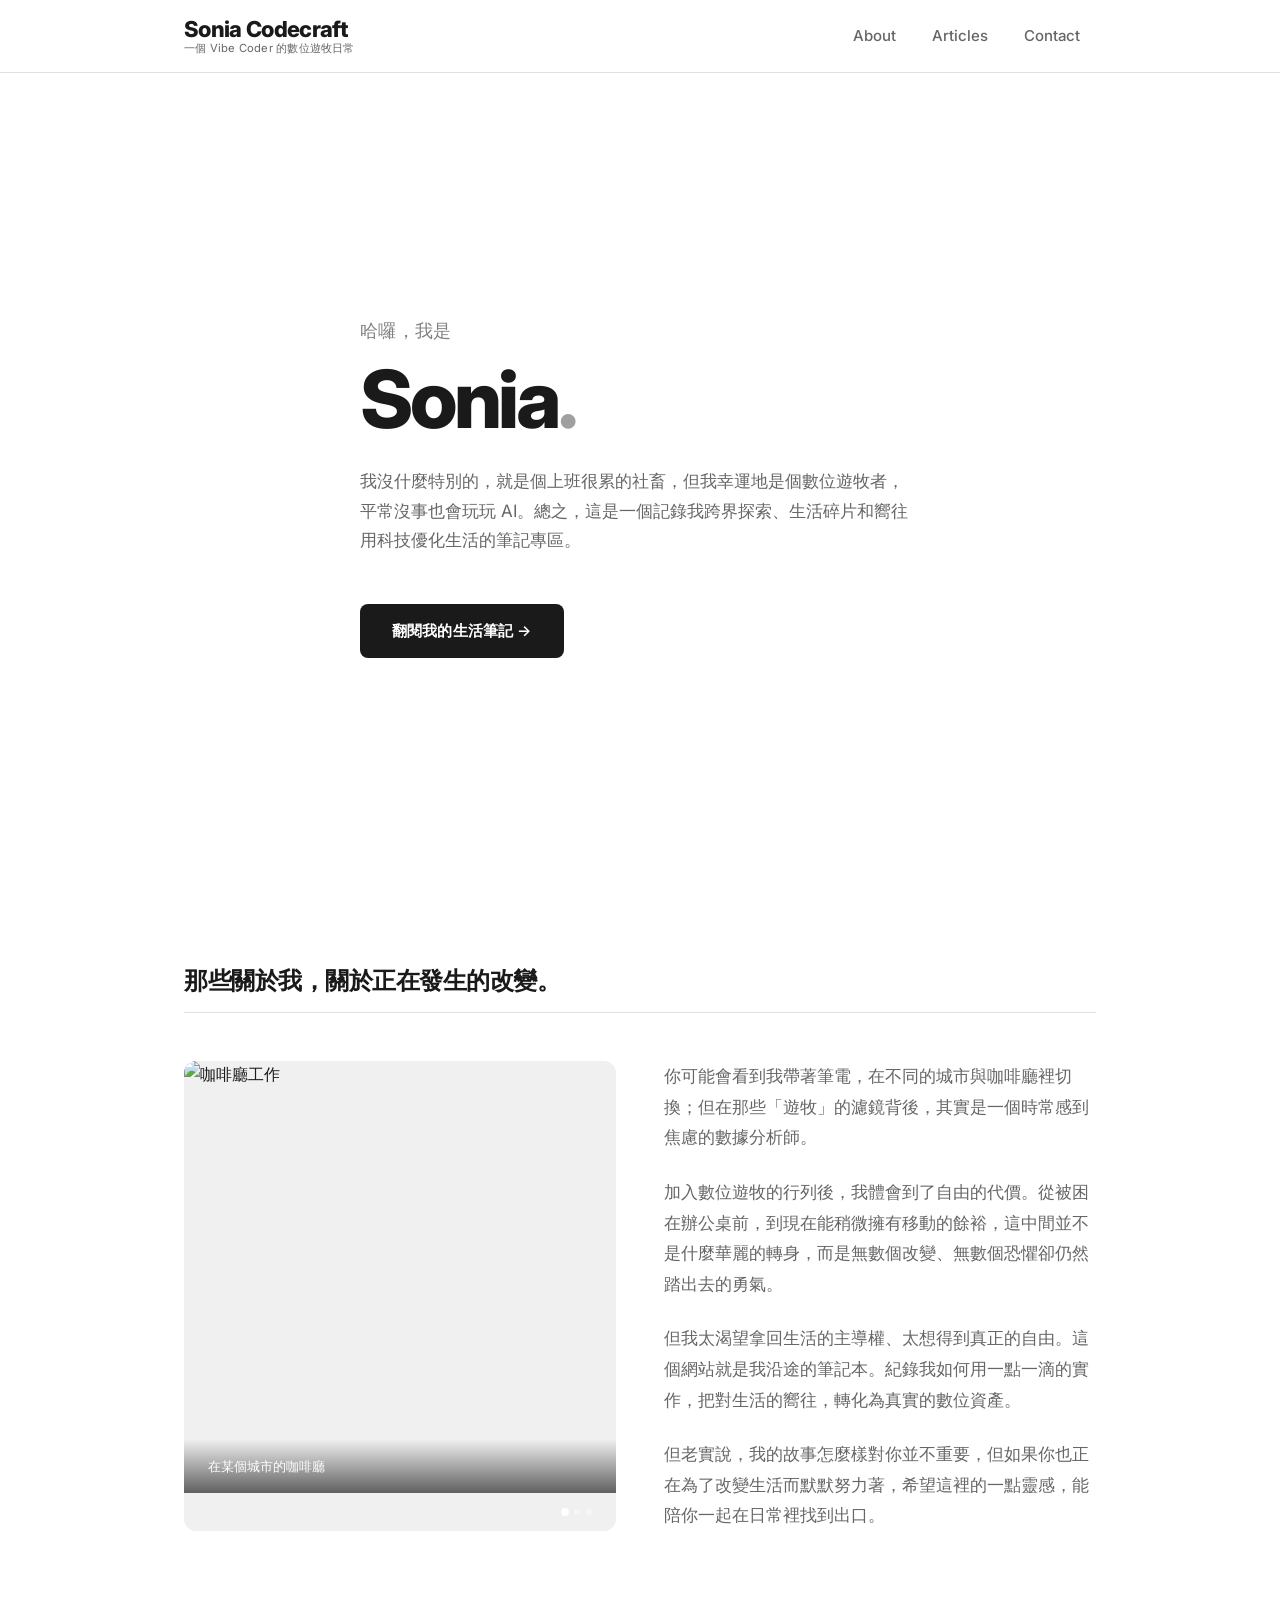
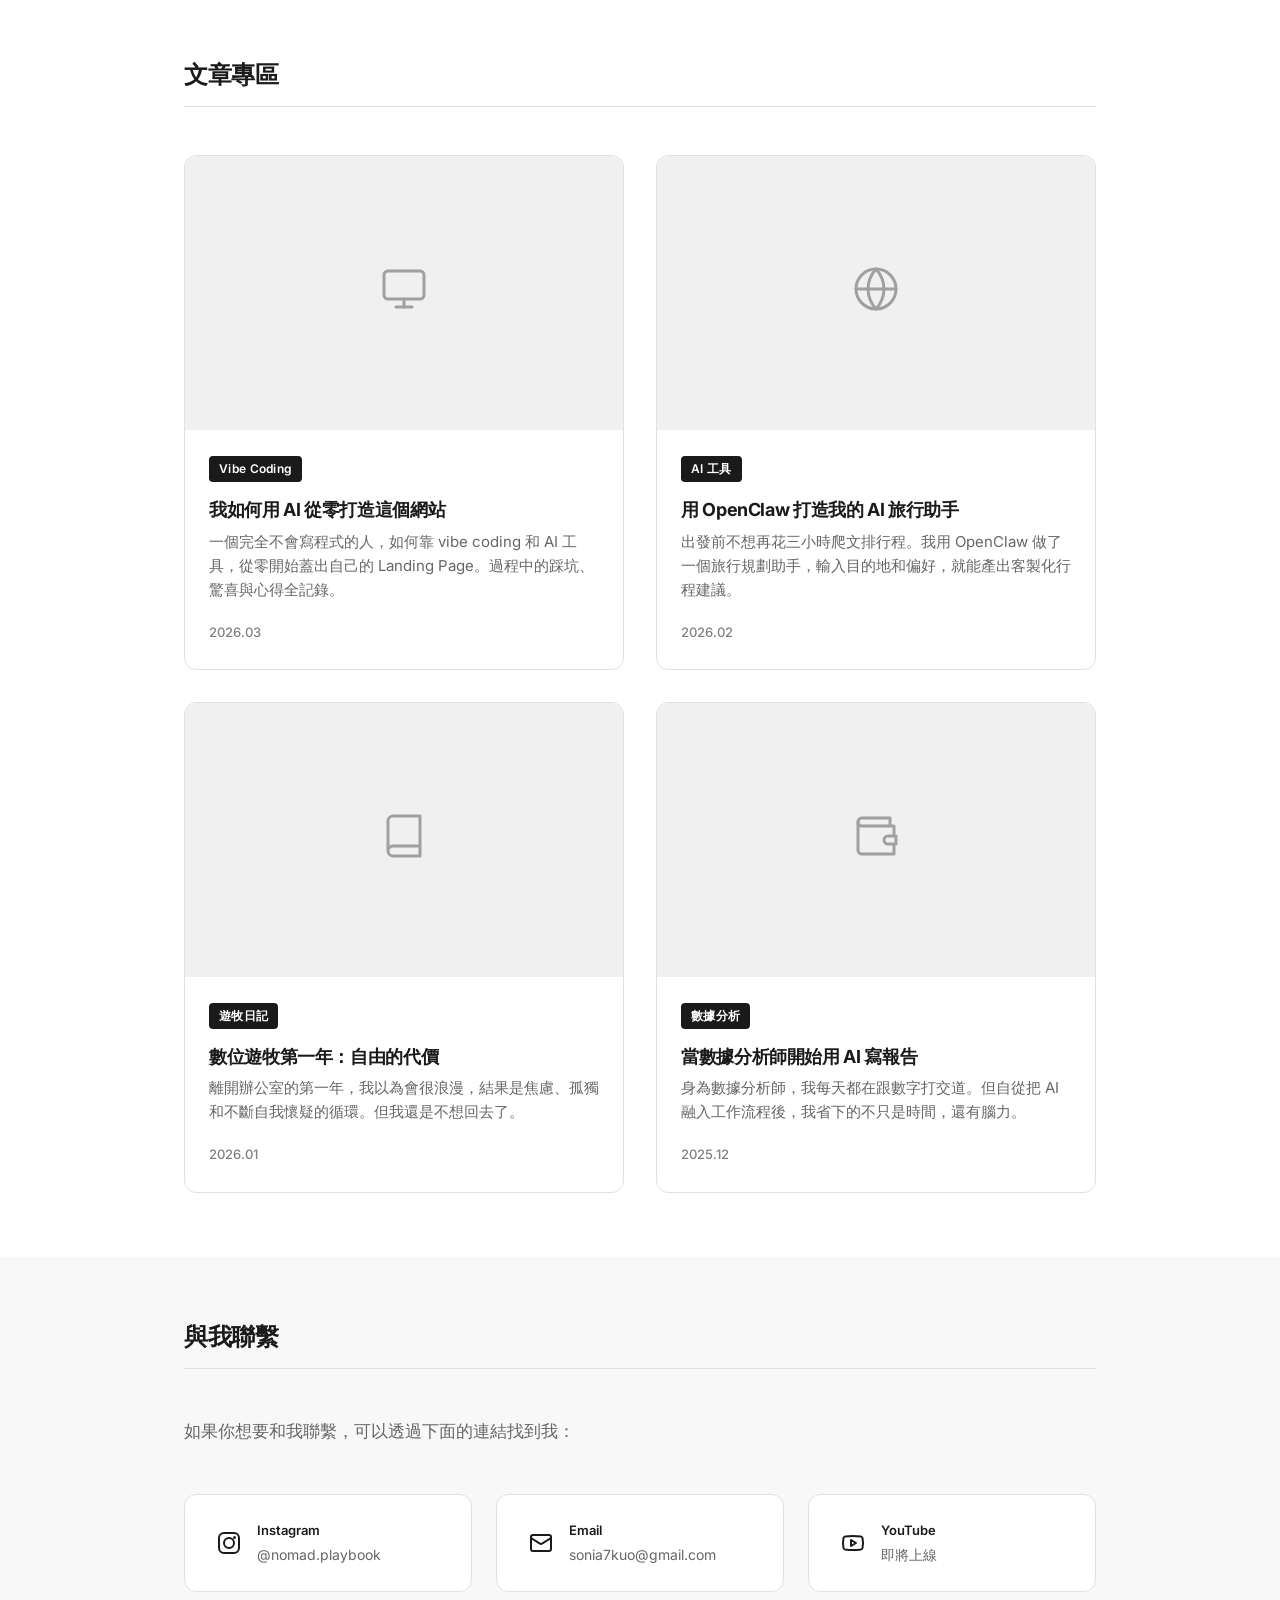
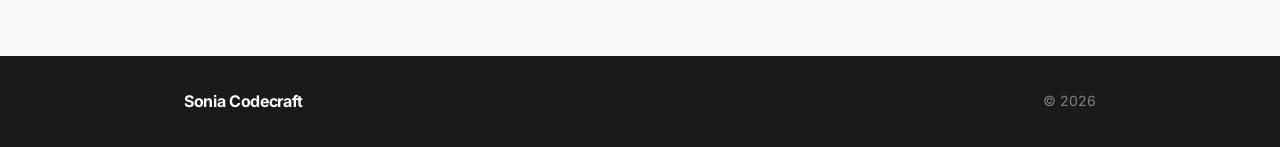
==== index.html @ ffb82b60 "Initial commit: Sonia Codecraft personal website One-page Chinese personal site with About (photo ca" ====
<!DOCTYPE html>
<html lang="zh-TW">

<head>
    <meta charset="UTF-8">
    <meta name="viewport" content="width=device-width, initial-scale=1.0">
    <meta name="description" content="Sonia — Data analyst, digital nomad, and creator. Building clean digital experiences with data logic, creative vision, and AI tools.">
    <meta name="author" content="Sonia">
    <meta name="robots" content="index, follow">

    <!-- Open Graph -->
    <meta property="og:type" content="website">
    <meta property="og:title" content="Sonia Codecraft｜一個 Vibe Coder 的數位遊牧日常">
    <meta property="og:description" content="Building clean digital experiences with data logic, creative vision, and AI tools.">
    <meta property="og:locale" content="en_US">

    <title>Sonia Codecraft｜一個 Vibe Coder 的數位遊牧日常</title>
    <link rel="preconnect" href="https://fonts.googleapis.com">
    <link rel="preconnect" href="https://fonts.gstatic.com" crossorigin>
    <link href="https://fonts.googleapis.com/css2?family=Inter:wght@400;500;600;700;800&display=swap" rel="stylesheet">
    <link rel="stylesheet" href="index.css">
</head>

<body>
    <!-- Header -->
    <header class="header">
        <div class="container">
            <a href="#hero" class="logo">
                <span class="logo-text">
                    <span class="logo-title">Sonia Codecraft</span>
                    <span class="logo-subtitle">一個 Vibe Coder 的數位遊牧日常</span>
                </span>
            </a>
            <nav class="nav" id="mainNav">
                <a href="#about" class="nav-link">About</a>
                <a href="#projects" class="nav-link">Articles</a>
                <a href="#connect" class="nav-link">Contact</a>
            </nav>
            <button class="menu-toggle" id="menuToggle" aria-label="Toggle menu">
                <span></span>
                <span></span>
                <span></span>
            </button>
        </div>
    </header>

    <!-- Hero -->
    <section id="hero" class="hero">
        <div class="container">
            <p class="hero-greeting">哈囉，我是</p>
            <h1 class="hero-name">Sonia<span class="hero-dot">.</span></h1>
            <p class="hero-description">我沒什麼特別的，就是個上班很累的社畜，但我幸運地是個數位遊牧者，平常沒事也會玩玩 AI。總之，這是一個記錄我跨界探索、生活碎片和嚮往用科技優化生活的筆記專區。</p>
            <a href="#projects" class="hero-cta">翻閱我的生活筆記 →</a>
        </div>
    </section>

    <!-- About -->
    <section id="about" class="section">
        <div class="container">
            <h2 class="section-heading">那些關於我，關於正在發生的改變。</h2>
            <div class="about-layout">
                <div class="about-carousel" id="aboutCarousel">
                    <div class="about-carousel-track" id="aboutCarouselTrack">
                        <!-- 替換為你自己的遊牧照片 -->
                        <div class="about-carousel-slide">
                            <img src="https://images.unsplash.com/photo-1521017432531-fbd92d768814?w=600&h=600&fit=crop" alt="咖啡廳工作">
                            <span class="about-carousel-caption">在某個城市的咖啡廳</span>
                        </div>
                        <div class="about-carousel-slide">
                            <img src="https://images.unsplash.com/photo-1488646953014-85cb44e25828?w=600&h=600&fit=crop" alt="旅途風景">
                            <span class="about-carousel-caption">路上的風景</span>
                        </div>
                        <div class="about-carousel-slide">
                            <img src="https://images.unsplash.com/photo-1501785888041-af3ef285b470?w=600&h=600&fit=crop" alt="遠端工作">
                            <span class="about-carousel-caption">邊旅行邊工作的日常</span>
                        </div>
                    </div>
                    <div class="about-carousel-dots" id="aboutCarouselDots">
                        <span class="about-carousel-dot active" data-index="0"></span>
                        <span class="about-carousel-dot" data-index="1"></span>
                        <span class="about-carousel-dot" data-index="2"></span>
                    </div>
                </div>
                <div class="about-content">
                    <p>你可能會看到我帶著筆電，在不同的城市與咖啡廳裡切換；但在那些「遊牧」的濾鏡背後，其實是一個時常感到焦慮的數據分析師。</p>
                    <p>加入數位遊牧的行列後，我體會到了自由的代價。從被困在辦公桌前，到現在能稍微擁有移動的餘裕，這中間並不是什麼華麗的轉身，而是無數個改變、無數個恐懼卻仍然踏出去的勇氣。</p>
                    <p>但我太渴望拿回生活的主導權、太想得到真正的自由。這個網站就是我沿途的筆記本。紀錄我如何用一點一滴的實作，把對生活的嚮往，轉化為真實的數位資產。</p>
                    <p>但老實說，我的故事怎麼樣對你並不重要，但如果你也正在為了改變生活而默默努力著，希望這裡的一點靈感，能陪你一起在日常裡找到出口。</p>
                </div>
            </div>
        </div>
    </section>

    <!-- Projects -->
    <section id="projects" class="section">
        <div class="container">
            <h2 class="section-heading">文章專區</h2>
            <div class="projects-grid">
                <a href="article-vibe-coding.html" class="project-card">
                    <div class="project-image">
                        <div class="project-placeholder">
                            <svg width="48" height="48" viewBox="0 0 24 24" fill="none" stroke="currentColor" stroke-width="1.5" stroke-linecap="round" stroke-linejoin="round"><rect x="2" y="3" width="20" height="14" rx="2"/><path d="M8 21h8"/><path d="M12 17v4"/></svg>
                        </div>
                    </div>
                    <div class="project-content">
                        <span class="project-tag">Vibe Coding</span>
                        <h3 class="project-title">我如何用 AI 從零打造這個網站</h3>
                        <p class="project-desc">一個完全不會寫程式的人，如何靠 vibe coding 和 AI 工具，從零開始蓋出自己的 Landing Page。過程中的踩坑、驚喜與心得全記錄。</p>
                        <span class="project-date">2026.03</span>
                    </div>
                </a>
                <a href="article-openclaw.html" class="project-card">
                    <div class="project-image">
                        <div class="project-placeholder">
                            <svg width="48" height="48" viewBox="0 0 24 24" fill="none" stroke="currentColor" stroke-width="1.5" stroke-linecap="round" stroke-linejoin="round"><circle cx="12" cy="12" r="10"/><path d="M2 12h20"/><path d="M12 2a15.3 15.3 0 0 1 4 10 15.3 15.3 0 0 1-4 10 15.3 15.3 0 0 1-4-10 15.3 15.3 0 0 1 4-10z"/></svg>
                        </div>
                    </div>
                    <div class="project-content">
                        <span class="project-tag">AI 工具</span>
                        <h3 class="project-title">用 OpenClaw 打造我的 AI 旅行助手</h3>
                        <p class="project-desc">出發前不想再花三小時爬文排行程。我用 OpenClaw 做了一個旅行規劃助手，輸入目的地和偏好，就能產出客製化行程建議。</p>
                        <span class="project-date">2026.02</span>
                    </div>
                </a>
                <a href="article-nomad.html" class="project-card">
                    <div class="project-image">
                        <div class="project-placeholder">
                            <svg width="48" height="48" viewBox="0 0 24 24" fill="none" stroke="currentColor" stroke-width="1.5" stroke-linecap="round" stroke-linejoin="round"><path d="M4 19.5v-15A2.5 2.5 0 0 1 6.5 2H20v20H6.5a2.5 2.5 0 0 1 0-5H20"/></svg>
                        </div>
                    </div>
                    <div class="project-content">
                        <span class="project-tag">遊牧日記</span>
                        <h3 class="project-title">數位遊牧第一年：自由的代價</h3>
                        <p class="project-desc">離開辦公室的第一年，我以為會很浪漫，結果是焦慮、孤獨和不斷自我懷疑的循環。但我還是不想回去了。</p>
                        <span class="project-date">2026.01</span>
                    </div>
                </a>
                <a href="article-data-ai.html" class="project-card">
                    <div class="project-image">
                        <div class="project-placeholder">
                            <svg width="48" height="48" viewBox="0 0 24 24" fill="none" stroke="currentColor" stroke-width="1.5" stroke-linecap="round" stroke-linejoin="round"><path d="M21 12V7H5a2 2 0 0 1 0-4h14v4"/><path d="M3 5v14a2 2 0 0 0 2 2h16v-5"/><path d="M18 12a2 2 0 0 0 0 4h4v-4Z"/></svg>
                        </div>
                    </div>
                    <div class="project-content">
                        <span class="project-tag">數據分析</span>
                        <h3 class="project-title">當數據分析師開始用 AI 寫報告</h3>
                        <p class="project-desc">身為數據分析師，我每天都在跟數字打交道。但自從把 AI 融入工作流程後，我省下的不只是時間，還有腦力。</p>
                        <span class="project-date">2025.12</span>
                    </div>
                </a>
            </div>
        </div>
    </section>

    <!-- Connect -->
    <section id="connect" class="section section-alt">
        <div class="container">
            <h2 class="section-heading">與我聯繫</h2>
            <p class="connect-subtitle">如果你想要和我聯繫，可以透過下面的連結找到我：</p>
            <div class="connect-links">
                <a href="https://www.instagram.com/nomad.playbook" target="_blank" rel="noopener" class="connect-card">
                    <svg width="24" height="24" viewBox="0 0 24 24" fill="none" stroke="currentColor" stroke-width="2" stroke-linecap="round" stroke-linejoin="round"><rect x="2" y="2" width="20" height="20" rx="5"/><circle cx="12" cy="12" r="5"/><circle cx="17.5" cy="6.5" r="1.5" fill="currentColor" stroke="none"/></svg>
                    <div class="connect-card-text">
                        <span class="connect-card-label">Instagram</span>
                        <span class="connect-card-handle">@nomad.playbook</span>
                    </div>
                </a>
                <a href="mailto:sonia7kuo@gmail.com" class="connect-card">
                    <svg width="24" height="24" viewBox="0 0 24 24" fill="none" stroke="currentColor" stroke-width="2" stroke-linecap="round" stroke-linejoin="round"><rect x="2" y="4" width="20" height="16" rx="2"/><path d="m22 7-8.97 5.7a1.94 1.94 0 0 1-2.06 0L2 7"/></svg>
                    <div class="connect-card-text">
                        <span class="connect-card-label">Email</span>
                        <span class="connect-card-handle">sonia7kuo@gmail.com</span>
                    </div>
                </a>
                <a href="#" class="connect-card connect-card-soon">
                    <svg width="24" height="24" viewBox="0 0 24 24" fill="none" stroke="currentColor" stroke-width="2" stroke-linecap="round" stroke-linejoin="round"><path d="M2.5 17a24.12 24.12 0 0 1 0-10 2 2 0 0 1 1.4-1.4 49.56 49.56 0 0 1 16.2 0A2 2 0 0 1 21.5 7a24.12 24.12 0 0 1 0 10 2 2 0 0 1-1.4 1.4 49.55 49.55 0 0 1-16.2 0A2 2 0 0 1 2.5 17"/><path d="m10 15 5-3-5-3z"/></svg>
                    <div class="connect-card-text">
                        <span class="connect-card-label">YouTube</span>
                        <span class="connect-card-handle">即將上線</span>
                    </div>
                </a>
            </div>
        </div>
    </section>

    <!-- Footer -->
    <footer class="footer">
        <div class="container">
            <div class="footer-simple">
                <span class="footer-name">Sonia Codecraft</span>
                <span class="footer-copy">© 2026</span>
            </div>
        </div>
    </footer>

    <script src="main.js"></script>
</body>

</html>
---- index.css ----
/* ========================================
   Sonia — Personal Website
   Minimalist Black/White/Gray Design
   ======================================== */

/* ---------- CSS Variables ---------- */
:root {
  --black: #1a1a1a;
  --gray-900: #2d2d2d;
  --gray-800: #404040;
  --gray-700: #525252;
  --gray-600: #666666;
  --gray-500: #808080;
  --gray-400: #a0a0a0;
  --gray-300: #c0c0c0;
  --gray-200: #e0e0e0;
  --gray-100: #f0f0f0;
  --gray-50: #f8f8f8;
  --white: #ffffff;

  --text-primary: var(--black);
  --text-secondary: var(--gray-600);
  --text-muted: var(--gray-500);
  --text-light: var(--gray-400);
  --text-inverse: var(--white);

  --bg-main: var(--white);
  --bg-card: var(--white);
  --bg-subtle: var(--gray-50);
  --bg-muted: var(--gray-100);
  --bg-hover: var(--gray-100);
  --bg-header: var(--white);
  --bg-footer: var(--black);

  --border-color: var(--gray-200);
  --border-light: var(--gray-100);
  --border-radius: 12px;
  --border-radius-sm: 8px;
  --border-radius-lg: 16px;

  --shadow-sm: 0 1px 3px rgba(0, 0, 0, 0.05);
  --shadow-md: 0 4px 12px rgba(0, 0, 0, 0.08);
  --shadow-lg: 0 8px 24px rgba(0, 0, 0, 0.1);

  --spacing-xs: 0.5rem;
  --spacing-sm: 1rem;
  --spacing-md: 1.5rem;
  --spacing-lg: 2rem;
  --spacing-xl: 3rem;
  --spacing-2xl: 4rem;

  --container-max: 960px;

  --transition-fast: 0.15s ease;
  --transition-normal: 0.25s ease;
  --transition-slow: 0.4s ease;
}

/* ---------- Global Reset ---------- */
*,
*::before,
*::after {
  box-sizing: border-box;
  margin: 0;
  padding: 0;
}

html {
  scroll-behavior: smooth;
}

body {
  font-family: 'Inter', -apple-system, BlinkMacSystemFont, 'Segoe UI', Roboto, sans-serif;
  font-size: 16px;
  line-height: 1.7;
  color: var(--text-primary);
  background-color: var(--bg-main);
  -webkit-font-smoothing: antialiased;
  -moz-osx-font-smoothing: grayscale;
}

a {
  text-decoration: none;
  color: inherit;
  transition: all var(--transition-fast);
}

img {
  max-width: 100%;
  height: auto;
  display: block;
}

ul, ol {
  list-style: none;
}

button {
  cursor: pointer;
  border: none;
  background: none;
  font-family: inherit;
}

/* ---------- Typography ---------- */
h1, h2, h3, h4, h5, h6 {
  font-weight: 700;
  line-height: 1.3;
  color: var(--text-primary);
  letter-spacing: -0.02em;
}

h1 { font-size: 2.5rem; font-weight: 800; }
h2 { font-size: 1.875rem; }
h3 { font-size: 1.375rem; }
h4 { font-size: 1.125rem; }

p {
  margin-bottom: 1rem;
  color: var(--text-secondary);
}

/* ---------- Container ---------- */
.container {
  max-width: var(--container-max);
  margin: 0 auto;
  padding: 0 var(--spacing-md);
}

/* ---------- Header ---------- */
.header {
  background: var(--bg-header);
  position: sticky;
  top: 0;
  z-index: 1000;
  border-bottom: 1px solid var(--border-color);
}

.header .container {
  display: flex;
  align-items: center;
  justify-content: space-between;
  height: 72px;
}

.logo {
  font-size: 1.375rem;
  font-weight: 800;
  color: var(--text-primary);
  letter-spacing: -0.03em;
}

.logo-text {
  display: flex;
  flex-direction: column;
  line-height: 1.2;
}

.logo-title {
  font-size: 1.375rem;
  font-weight: 800;
}

.logo-subtitle {
  font-size: 0.7rem;
  font-weight: 400;
  color: var(--text-secondary);
  letter-spacing: 0.02em;
}

.nav {
  display: flex;
  align-items: center;
  gap: 4px;
}

.nav-link {
  font-weight: 500;
  font-size: 0.9375rem;
  color: var(--text-secondary);
  padding: var(--spacing-xs) var(--spacing-sm);
  border-radius: var(--border-radius-sm);
  transition: all var(--transition-fast);
}

.nav-link:hover {
  color: var(--text-primary);
  background: var(--bg-hover);
}

.nav-link.active {
  color: var(--text-primary);
  background: var(--gray-100);
  font-weight: 600;
}

/* Mobile Menu */
.menu-toggle {
  display: none;
  flex-direction: column;
  gap: 5px;
  padding: var(--spacing-xs);
  border-radius: var(--border-radius-sm);
}

.menu-toggle:hover {
  background: var(--bg-hover);
}

.menu-toggle span {
  display: block;
  width: 20px;
  height: 2px;
  background: var(--text-primary);
  border-radius: 1px;
  transition: var(--transition-fast);
}

/* ---------- Hero ---------- */
.hero {
  padding: var(--spacing-2xl) 0;
  min-height: calc(100vh - 72px);
  display: flex;
  align-items: center;
}

.hero-greeting {
  font-size: 1.125rem;
  font-weight: 500;
  color: var(--text-muted);
  margin-bottom: var(--spacing-xs);
  letter-spacing: 0.02em;
}

.hero-name {
  font-size: 5rem;
  font-weight: 800;
  letter-spacing: -0.04em;
  line-height: 1.1;
  margin-bottom: var(--spacing-md);
}

.hero-dot {
  color: var(--gray-400);
}

.hero-description {
  font-size: 1.0625rem;
  color: var(--text-secondary);
  max-width: 560px;
  line-height: 1.75;
  margin-bottom: var(--spacing-xl);
}

.hero-cta {
  display: inline-block;
  font-size: 0.9375rem;
  font-weight: 600;
  color: var(--text-inverse);
  background: var(--black);
  padding: 14px 32px;
  border-radius: var(--border-radius-sm);
  transition: all var(--transition-normal);
  letter-spacing: 0.01em;
}

.hero-cta:hover {
  background: var(--gray-800);
  transform: translateY(-1px);
  box-shadow: var(--shadow-md);
}

/* ---------- Sections ---------- */
.section {
  padding: var(--spacing-2xl) 0;
}

.section-alt {
  background: var(--bg-subtle);
}

.section-heading {
  font-size: 1.5rem;
  font-weight: 700;
  margin-bottom: var(--spacing-xl);
  padding-bottom: var(--spacing-sm);
  border-bottom: 1px solid var(--border-color);
}

/* ---------- About ---------- */
.about-layout {
  display: grid;
  grid-template-columns: 1fr 1fr;
  gap: var(--spacing-xl);
  align-items: stretch;
}

.about-carousel {
  position: relative;
  border-radius: var(--border-radius);
  overflow: hidden;
  background: var(--gray-100);
}

.about-carousel-track {
  display: flex;
  transition: transform 0.5s ease;
}

.about-carousel-slide {
  min-width: 100%;
  position: relative;
}

.about-carousel-slide img {
  width: 100%;
  aspect-ratio: 1 / 1;
  object-fit: cover;
  display: block;
}

.about-carousel-caption {
  position: absolute;
  bottom: 0;
  left: 0;
  right: 0;
  padding: var(--spacing-sm) var(--spacing-md);
  background: linear-gradient(transparent, rgba(0, 0, 0, 0.6));
  color: white;
  font-size: 0.8125rem;
  font-weight: 500;
}

.about-carousel-dots {
  position: absolute;
  bottom: var(--spacing-sm);
  right: var(--spacing-md);
  display: flex;
  gap: 6px;
  z-index: 10;
}

.about-carousel-dot {
  width: 6px;
  height: 6px;
  border-radius: 50%;
  background: rgba(255, 255, 255, 0.4);
  cursor: pointer;
  transition: all var(--transition-fast);
}

.about-carousel-dot.active {
  background: white;
  transform: scale(1.3);
}

.about-content {
  max-width: 640px;
}

.about-content p {
  font-size: 1.0625rem;
  line-height: 1.8;
  margin-bottom: var(--spacing-md);
}

.about-content p:last-child {
  margin-bottom: 0;
}

/* ---------- Skills Grid ---------- */
.skills-grid {
  display: grid;
  grid-template-columns: repeat(2, 1fr);
  gap: var(--spacing-lg);
}

.skill-card {
  background: var(--bg-card);
  border: 1px solid var(--border-color);
  border-radius: var(--border-radius);
  padding: var(--spacing-lg);
  transition: all var(--transition-normal);
}

.skill-card:hover {
  border-color: var(--gray-300);
  box-shadow: var(--shadow-md);
}

.skill-icon {
  width: 48px;
  height: 48px;
  background: var(--bg-muted);
  border-radius: var(--border-radius-sm);
  display: flex;
  align-items: center;
  justify-content: center;
  margin-bottom: var(--spacing-md);
  color: var(--text-primary);
}

.skill-title {
  font-size: 1.0625rem;
  font-weight: 700;
  margin-bottom: var(--spacing-xs);
}

.skill-desc {
  font-size: 0.9375rem;
  color: var(--text-secondary);
  line-height: 1.6;
  margin: 0;
}

/* ---------- Projects Grid ---------- */
.projects-grid {
  display: grid;
  grid-template-columns: repeat(2, 1fr);
  gap: var(--spacing-lg);
}

.project-card {
  background: var(--bg-card);
  border: 1px solid var(--border-color);
  border-radius: var(--border-radius);
  overflow: hidden;
  transition: all var(--transition-normal);
}

.project-card:hover {
  border-color: var(--gray-300);
  box-shadow: var(--shadow-md);
}

.project-image {
  aspect-ratio: 16 / 10;
  background: var(--bg-muted);
  display: flex;
  align-items: center;
  justify-content: center;
}

.project-placeholder {
  color: var(--gray-400);
}

.project-content {
  padding: var(--spacing-md);
}

.project-tag {
  display: inline-block;
  font-size: 0.75rem;
  font-weight: 600;
  color: var(--text-inverse);
  background: var(--black);
  padding: 3px 10px;
  border-radius: 4px;
  margin-bottom: var(--spacing-sm);
  letter-spacing: 0.3px;
}

.project-title {
  font-size: 1.125rem;
  font-weight: 700;
  margin-bottom: var(--spacing-xs);
}

.project-desc {
  font-size: 0.9375rem;
  color: var(--text-secondary);
  line-height: 1.6;
  margin: 0 0 var(--spacing-sm) 0;
}

.project-date {
  font-size: 0.8125rem;
  color: var(--text-muted);
  font-weight: 500;
}

a.project-card {
  display: block;
  color: inherit;
  text-decoration: none;
}

/* ---------- Article Page ---------- */
.article {
  padding: var(--spacing-2xl) 0;
}

.article .container {
  max-width: 720px;
}

.article-back {
  display: inline-block;
  font-size: 0.9375rem;
  font-weight: 500;
  color: var(--text-muted);
  margin-bottom: var(--spacing-xl);
  transition: color var(--transition-fast);
}

.article-back:hover {
  color: var(--text-primary);
}

.article-meta {
  display: flex;
  align-items: center;
  gap: var(--spacing-sm);
  margin-bottom: var(--spacing-md);
}

.article-date {
  font-size: 0.8125rem;
  color: var(--text-muted);
  font-weight: 500;
}

.article-title {
  font-size: 2rem;
  font-weight: 800;
  line-height: 1.3;
  letter-spacing: -0.03em;
  margin-bottom: var(--spacing-xl);
}

.article-body {
  font-size: 1.0625rem;
  line-height: 1.85;
  color: var(--text-secondary);
}

.article-body h2 {
  font-size: 1.375rem;
  font-weight: 700;
  margin-top: var(--spacing-xl);
  margin-bottom: var(--spacing-md);
  color: var(--text-primary);
}

.article-body p {
  margin-bottom: var(--spacing-md);
}

.article-body ul {
  margin-bottom: var(--spacing-md);
  padding-left: 1.5rem;
  list-style: disc;
}

.article-body li {
  margin-bottom: var(--spacing-xs);
  color: var(--text-secondary);
  line-height: 1.8;
}

/* ---------- Connect ---------- */
.connect-subtitle {
  font-size: 1.0625rem;
  color: var(--text-secondary);
  max-width: 480px;
  margin-bottom: var(--spacing-xl);
  line-height: 1.7;
}

.connect-links {
  display: flex;
  gap: var(--spacing-md);
}

.connect-card {
  display: flex;
  align-items: center;
  gap: var(--spacing-sm);
  background: var(--bg-card);
  border: 1px solid var(--border-color);
  border-radius: var(--border-radius);
  padding: var(--spacing-md) var(--spacing-lg);
  transition: all var(--transition-normal);
  flex: 1;
}

.connect-card:hover {
  border-color: var(--gray-300);
  box-shadow: var(--shadow-md);
}

.connect-card svg {
  flex-shrink: 0;
  color: var(--text-primary);
}

.connect-card-text {
  display: flex;
  flex-direction: column;
  gap: 2px;
}

.connect-card-label {
  font-size: 0.8125rem;
  font-weight: 600;
  color: var(--text-primary);
}

.connect-card-handle {
  font-size: 0.875rem;
  color: var(--text-secondary);
}

.connect-card-soon {
  opacity: 0.5;
  pointer-events: none;
}

/* ---------- Footer ---------- */
.footer {
  background: var(--bg-footer);
  color: var(--text-inverse);
  padding: var(--spacing-lg) 0;
  margin-top: 0;
}

.footer-simple {
  display: flex;
  align-items: center;
  justify-content: space-between;
}

.footer-name {
  font-weight: 700;
  font-size: 1rem;
  letter-spacing: -0.02em;
}

.footer-copy {
  font-size: 0.875rem;
  color: var(--gray-500);
}

/* ---------- Animations ---------- */
@keyframes fadeInUp {
  from {
    opacity: 0;
    transform: translateY(24px);
  }
  to {
    opacity: 1;
    transform: translateY(0);
  }
}

.animate-fade-in {
  animation: fadeInUp 0.6s ease forwards;
}

.animate-delay-1 { animation-delay: 0.1s; }
.animate-delay-2 { animation-delay: 0.2s; }
.animate-delay-3 { animation-delay: 0.3s; }
.animate-delay-4 { animation-delay: 0.4s; }

/* Hero entrance */
.hero-greeting,
.hero-name,
.hero-description,
.hero-cta {
  opacity: 0;
  animation: fadeInUp 0.7s ease forwards;
}

.hero-greeting { animation-delay: 0.1s; }
.hero-name { animation-delay: 0.2s; }
.hero-description { animation-delay: 0.4s; }
.hero-cta { animation-delay: 0.6s; }

/* ---------- Responsive ---------- */
@media (max-width: 768px) {
  :root {
    --spacing-xl: 2rem;
    --spacing-2xl: 3rem;
  }

  h1 { font-size: 1.875rem; }
  h2 { font-size: 1.5rem; }

  .header .container {
    height: 64px;
  }

  .nav {
    position: fixed;
    top: 64px;
    left: 0;
    right: 0;
    background: white;
    flex-direction: column;
    padding: var(--spacing-md);
    gap: var(--spacing-xs);
    box-shadow: var(--shadow-lg);
    transform: translateY(-120%);
    opacity: 0;
    pointer-events: none;
    transition: var(--transition-normal);
    border-bottom: 1px solid var(--border-color);
  }

  .nav.active {
    transform: translateY(0);
    opacity: 1;
    pointer-events: auto;
  }

  .nav-link {
    width: 100%;
    text-align: center;
    padding: var(--spacing-sm);
  }

  .lang-toggle {
    margin-left: 0;
    margin-top: var(--spacing-xs);
  }

  .menu-toggle {
    display: flex;
  }

  /* Hero */
  .hero {
    min-height: auto;
    padding: var(--spacing-xl) 0 var(--spacing-2xl);
  }

  .hero-name {
    font-size: 3rem;
  }

  .hero-tagline {
    font-size: 1.0625rem;
  }

  /* About */
  .about-layout {
    grid-template-columns: 1fr;
  }

  /* Grids */
  .skills-grid {
    grid-template-columns: 1fr;
    gap: var(--spacing-md);
  }

  .projects-grid {
    grid-template-columns: 1fr;
    gap: var(--spacing-md);
  }

  .connect-links {
    flex-direction: column;
  }

  .section-heading {
    margin-bottom: var(--spacing-lg);
  }
}

@media (max-width: 480px) {
  .hero-name {
    font-size: 2.5rem;
  }

  .hero-description {
    font-size: 1rem;
  }
}

/* ---------- Scrollbar ---------- */
::-webkit-scrollbar {
  width: 8px;
}

::-webkit-scrollbar-track {
  background: var(--gray-100);
}

::-webkit-scrollbar-thumb {
  background: var(--gray-300);
  border-radius: 4px;
}

::-webkit-scrollbar-thumb:hover {
  background: var(--gray-400);
}

/* Selection */
::selection {
  background: var(--gray-200);
  color: var(--text-primary);
}

/* Focus */
a:focus-visible,
button:focus-visible {
  outline: 2px solid var(--gray-400);
  outline-offset: 2px;
}
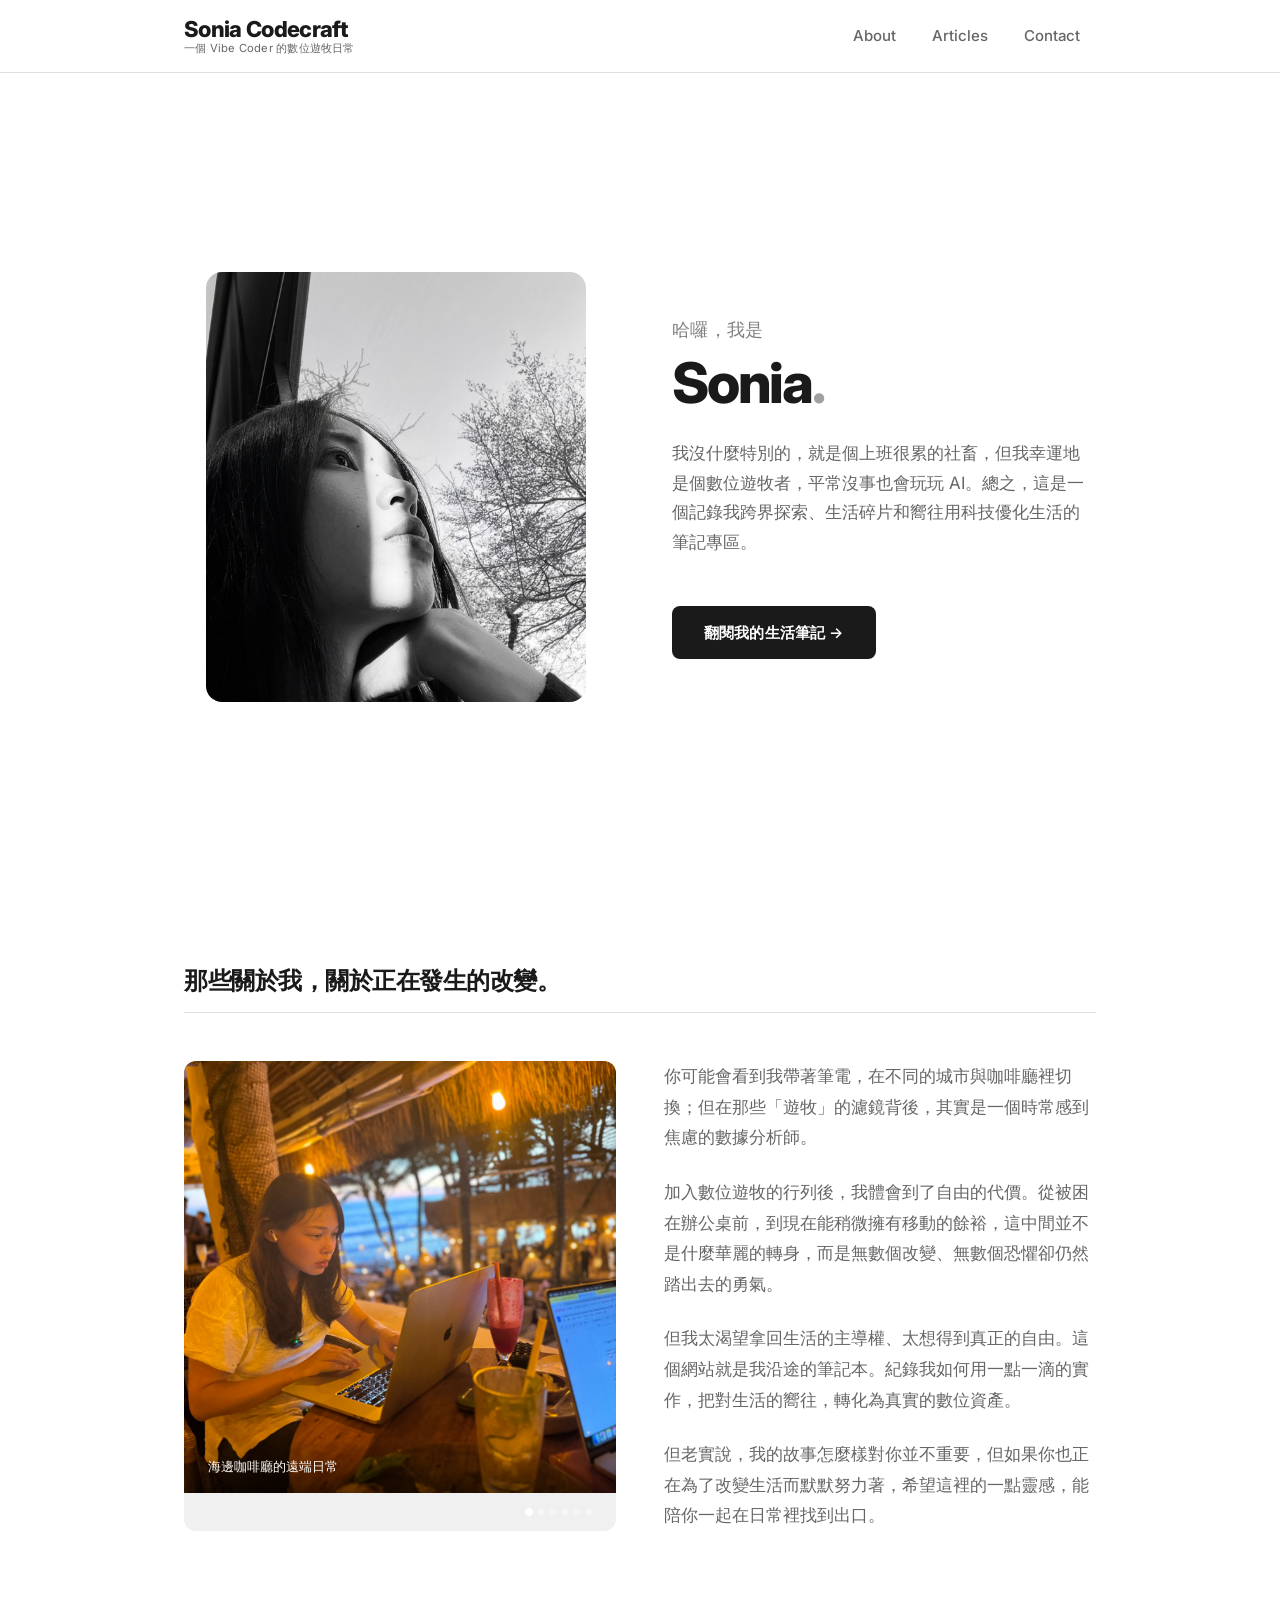
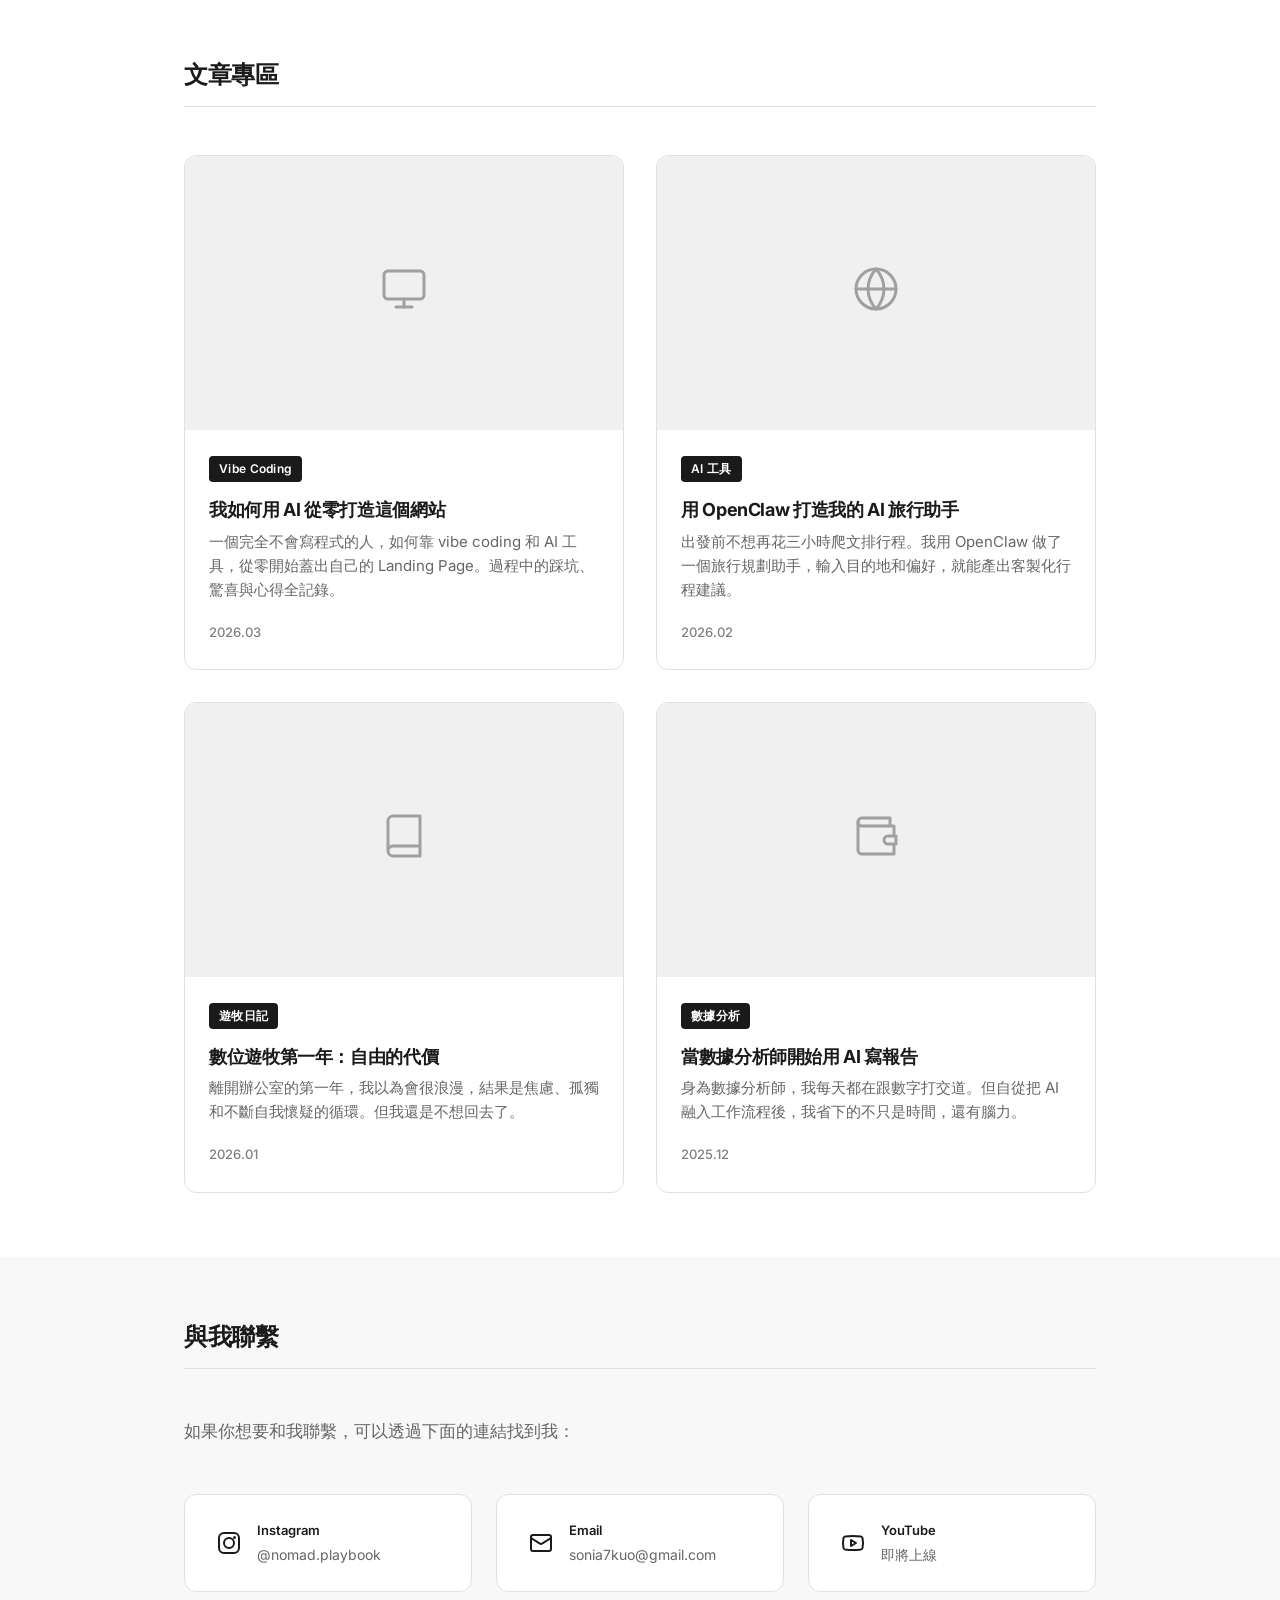
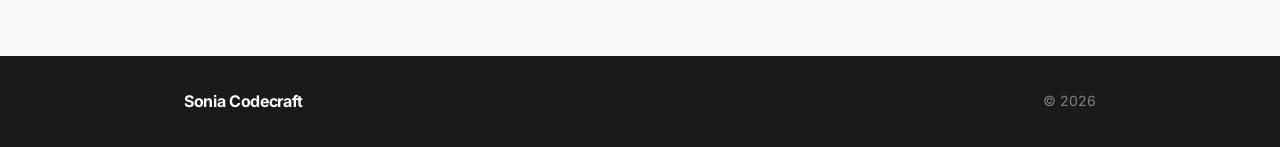
==== commit cd1d22bf: "Add hero image, nomad carousel photos, and layout updates - Add hero2.png portrait and 6 nomad lifes" ====
--- a/index.html
+++ b/index.html
@@ -46,11 +46,16 @@
 
     <!-- Hero -->
     <section id="hero" class="hero">
-        <div class="container">
-            <p class="hero-greeting">哈囉，我是</p>
-            <h1 class="hero-name">Sonia<span class="hero-dot">.</span></h1>
-            <p class="hero-description">我沒什麼特別的，就是個上班很累的社畜，但我幸運地是個數位遊牧者，平常沒事也會玩玩 AI。總之，這是一個記錄我跨界探索、生活碎片和嚮往用科技優化生活的筆記專區。</p>
-            <a href="#projects" class="hero-cta">翻閱我的生活筆記 →</a>
+        <div class="container hero-layout">
+            <div class="hero-image">
+                <img src="images/articles/hero2.png" alt="Sonia">
+            </div>
+            <div class="hero-text">
+                <p class="hero-greeting">哈囉，我是</p>
+                <h1 class="hero-name">Sonia<span class="hero-dot">.</span></h1>
+                <p class="hero-description">我沒什麼特別的，就是個上班很累的社畜，但我幸運地是個數位遊牧者，平常沒事也會玩玩 AI。總之，這是一個記錄我跨界探索、生活碎片和嚮往用科技優化生活的筆記專區。</p>
+                <a href="#projects" class="hero-cta">翻閱我的生活筆記 →</a>
+            </div>
         </div>
     </section>
 
@@ -61,24 +66,38 @@
             <div class="about-layout">
                 <div class="about-carousel" id="aboutCarousel">
                     <div class="about-carousel-track" id="aboutCarouselTrack">
-                        <!-- 替換為你自己的遊牧照片 -->
-                        <div class="about-carousel-slide">
-                            <img src="https://images.unsplash.com/photo-1521017432531-fbd92d768814?w=600&h=600&fit=crop" alt="咖啡廳工作">
-                            <span class="about-carousel-caption">在某個城市的咖啡廳</span>
-                        </div>
-                        <div class="about-carousel-slide">
-                            <img src="https://images.unsplash.com/photo-1488646953014-85cb44e25828?w=600&h=600&fit=crop" alt="旅途風景">
-                            <span class="about-carousel-caption">路上的風景</span>
-                        </div>
-                        <div class="about-carousel-slide">
-                            <img src="https://images.unsplash.com/photo-1501785888041-af3ef285b470?w=600&h=600&fit=crop" alt="遠端工作">
-                            <span class="about-carousel-caption">邊旅行邊工作的日常</span>
+                        <div class="about-carousel-slide">
+                            <img src="images/articles/nomad1.jpeg" alt="海邊咖啡廳工作">
+                            <span class="about-carousel-caption">海邊咖啡廳的遠端日常</span>
+                        </div>
+                        <div class="about-carousel-slide">
+                            <img src="images/articles/Nomad2.png" alt="背包出發">
+                            <span class="about-carousel-caption">背起背包，走在路上</span>
+                        </div>
+                        <div class="about-carousel-slide">
+                            <img src="images/articles/Nomad3.png" alt="與毛孩的相遇">
+                            <span class="about-carousel-caption">旅途中的毛孩相遇</span>
+                        </div>
+                        <div class="about-carousel-slide">
+                            <img src="images/articles/Nomad4.png" alt="機場出發">
+                            <span class="about-carousel-caption">又一次的出發</span>
+                        </div>
+                        <div class="about-carousel-slide">
+                            <img src="images/articles/Nomad5.png" alt="咖啡廳窗邊工作">
+                            <span class="about-carousel-caption">窗邊的工作角落</span>
+                        </div>
+                        <div class="about-carousel-slide">
+                            <img src="images/articles/Nomad6.png" alt="咖啡時光">
+                            <span class="about-carousel-caption">一杯咖啡的時光</span>
                         </div>
                     </div>
                     <div class="about-carousel-dots" id="aboutCarouselDots">
                         <span class="about-carousel-dot active" data-index="0"></span>
                         <span class="about-carousel-dot" data-index="1"></span>
                         <span class="about-carousel-dot" data-index="2"></span>
+                        <span class="about-carousel-dot" data-index="3"></span>
+                        <span class="about-carousel-dot" data-index="4"></span>
+                        <span class="about-carousel-dot" data-index="5"></span>
                     </div>
                 </div>
                 <div class="about-content">
--- a/index.css
+++ b/index.css
@@ -224,6 +224,25 @@
   align-items: center;
 }
 
+.hero-layout {
+  display: grid;
+  grid-template-columns: 1fr 1fr;
+  gap: var(--spacing-2xl);
+  align-items: center;
+}
+
+.hero-image {
+  display: flex;
+  justify-content: center;
+}
+
+.hero-image img {
+  width: 100%;
+  max-width: 380px;
+  border-radius: var(--border-radius-lg);
+  object-fit: cover;
+}
+
 .hero-greeting {
   font-size: 1.125rem;
   font-weight: 500;
@@ -233,7 +252,7 @@
 }
 
 .hero-name {
-  font-size: 5rem;
+  font-size: 3.5rem;
   font-weight: 800;
   letter-spacing: -0.04em;
   line-height: 1.1;
@@ -667,7 +686,8 @@
 .hero-greeting,
 .hero-name,
 .hero-description,
-.hero-cta {
+.hero-cta,
+.hero-image {
   opacity: 0;
   animation: fadeInUp 0.7s ease forwards;
 }
@@ -676,6 +696,7 @@
 .hero-name { animation-delay: 0.2s; }
 .hero-description { animation-delay: 0.4s; }
 .hero-cta { animation-delay: 0.6s; }
+.hero-image { animation-delay: 0.3s; }
 
 /* ---------- Responsive ---------- */
 @media (max-width: 768px) {
@@ -735,8 +756,17 @@
     padding: var(--spacing-xl) 0 var(--spacing-2xl);
   }
 
+  .hero-layout {
+    grid-template-columns: 1fr;
+    gap: var(--spacing-xl);
+  }
+
+  .hero-image img {
+    max-width: 280px;
+  }
+
   .hero-name {
-    font-size: 3rem;
+    font-size: 2.5rem;
   }
 
   .hero-tagline {
@@ -770,7 +800,7 @@
 
 @media (max-width: 480px) {
   .hero-name {
-    font-size: 2.5rem;
+    font-size: 2rem;
   }
 
   .hero-description {
